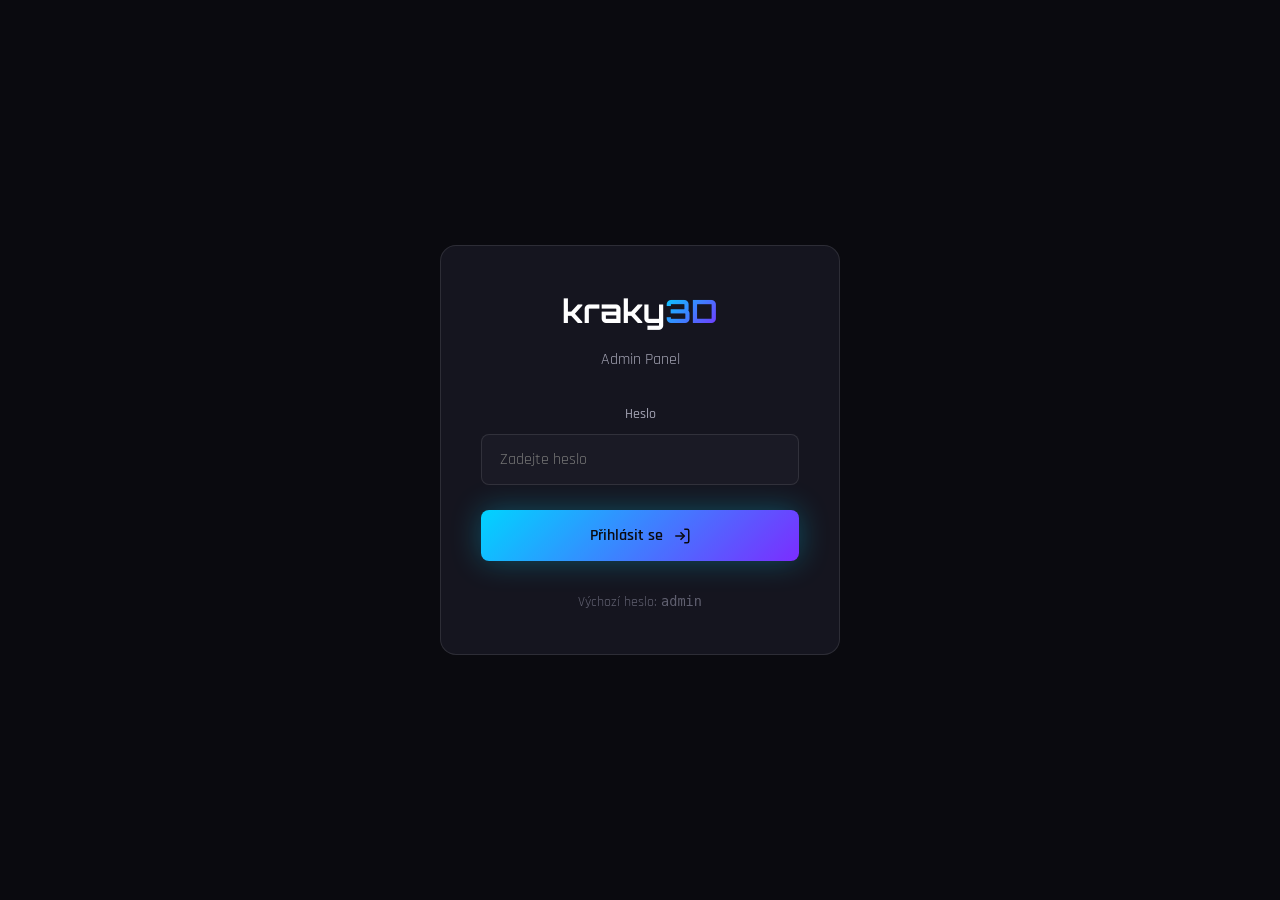
==== admin/index.html @ 10d549a8 "Add admin panel with password authentication - Split CSS into modules (variables, components, layout" ====
<!DOCTYPE html>
<html lang="cs">
<head>
    <meta charset="UTF-8">
    <meta name="viewport" content="width=device-width, initial-scale=1.0">
    <title>Admin Panel | kraky3D</title>

    <link rel="preconnect" href="https://fonts.googleapis.com">
    <link href="https://fonts.googleapis.com/css2?family=Orbitron:wght@400;700;900&family=Rajdhani:wght@300;400;500;600;700&display=swap" rel="stylesheet">

    <link rel="stylesheet" href="../css/variables.css">
    <link rel="stylesheet" href="../css/components.css">
    <link rel="stylesheet" href="../css/admin.css">
</head>
<body>
    <!-- Login Screen -->
    <div id="login-screen" class="login-screen">
        <div class="login-box">
            <h1 class="login-logo">kraky<span class="accent">3D</span></h1>
            <p class="login-subtitle">Admin Panel</p>

            <div id="login-error" class="login-error">
                Nesprávné heslo. Zkuste to znovu.
            </div>

            <form id="login-form">
                <div class="form-group">
                    <label for="login-password">Heslo</label>
                    <input type="password" id="login-password" required placeholder="Zadejte heslo">
                </div>
                <button type="submit" class="btn btn-primary btn-full">
                    <span>Přihlásit se</span>
                    <svg viewBox="0 0 24 24" fill="none" stroke="currentColor" stroke-width="2">
                        <path d="M15 3h4a2 2 0 012 2v14a2 2 0 01-2 2h-4"/>
                        <polyline points="10 17 15 12 10 7"/>
                        <line x1="15" y1="12" x2="3" y2="12"/>
                    </svg>
                </button>
            </form>

            <p style="margin-top: 30px; font-size: 0.85rem; color: var(--text-muted);">
                Výchozí heslo: <code>admin</code>
            </p>
        </div>
    </div>

    <!-- Admin Panel -->
    <div id="admin-panel" class="admin-wrapper" style="display: none;">
        <!-- Header -->
        <header class="admin-header">
            <a href="../index.html" class="admin-logo">
                kraky<span class="accent">3D</span>
                <span class="admin-badge">Admin</span>
            </a>
            <div class="admin-user">
                <span>Přihlášen jako Admin</span>
                <button class="btn btn-secondary btn-sm" onclick="logout()">Odhlásit</button>
            </div>
        </header>

        <!-- Main Content -->
        <main class="admin-main">
            <!-- Stats -->
            <div class="stats-grid">
                <div class="stat-card">
                    <div class="stat-icon">
                        <svg viewBox="0 0 24 24" fill="none" stroke="currentColor" stroke-width="2">
                            <path d="M21 16V8a2 2 0 00-1-1.73l-7-4a2 2 0 00-2 0l-7 4A2 2 0 003 8v8a2 2 0 001 1.73l7 4a2 2 0 002 0l7-4A2 2 0 0021 16z"/>
                        </svg>
                    </div>
                    <div class="stat-info">
                        <h3 id="stat-total">0</h3>
                        <p>Celkem projektů</p>
                    </div>
                </div>
                <div class="stat-card">
                    <div class="stat-icon">
                        <svg viewBox="0 0 24 24" fill="none" stroke="currentColor" stroke-width="2">
                            <circle cx="12" cy="12" r="10"/>
                            <path d="M12 6v6l4 2"/>
                        </svg>
                    </div>
                    <div class="stat-info">
                        <h3 id="stat-blender">0</h3>
                        <p>Blender</p>
                    </div>
                </div>
                <div class="stat-card">
                    <div class="stat-icon">
                        <svg viewBox="0 0 24 24" fill="none" stroke="currentColor" stroke-width="2">
                            <polygon points="12 2 2 7 12 12 22 7 12 2"/>
                            <polyline points="2 17 12 22 22 17"/>
                            <polyline points="2 12 12 17 22 12"/>
                        </svg>
                    </div>
                    <div class="stat-info">
                        <h3 id="stat-3dsmax">0</h3>
                        <p>3DS Max</p>
                    </div>
                </div>
                <div class="stat-card">
                    <div class="stat-icon">
                        <svg viewBox="0 0 24 24" fill="none" stroke="currentColor" stroke-width="2">
                            <path d="M12 2L2 7l10 5 10-5-10-5zM2 17l10 5 10-5M2 12l10 5 10-5"/>
                        </svg>
                    </div>
                    <div class="stat-info">
                        <h3 id="stat-3d">0</h3>
                        <p>S 3D viewerem</p>
                    </div>
                </div>
            </div>

            <!-- Projects Table -->
            <div class="projects-section">
                <div class="projects-header">
                    <h2>Projekty</h2>
                    <div class="projects-actions">
                        <button class="btn btn-primary" onclick="openAddModal()">
                            <svg viewBox="0 0 24 24" fill="none" stroke="currentColor" stroke-width="2">
                                <line x1="12" y1="5" x2="12" y2="19"/>
                                <line x1="5" y1="12" x2="19" y2="12"/>
                            </svg>
                            Přidat projekt
                        </button>
                    </div>
                </div>
                <table class="projects-table">
                    <thead>
                        <tr>
                            <th>Projekt</th>
                            <th>Kategorie</th>
                            <th>Software</th>
                            <th>3D</th>
                            <th>Tagy</th>
                            <th>Akce</th>
                        </tr>
                    </thead>
                    <tbody id="projects-tbody">
                        <!-- Filled by JS -->
                    </tbody>
                </table>
            </div>

            <!-- Export/Import -->
            <div class="export-section">
                <h3>Export & Import</h3>
                <p>
                    Exportujte projekty jako JSON soubor pro zálohování nebo nahrajte na GitHub.
                    Importujte existující soubor pro obnovení dat.
                </p>
                <div class="export-actions">
                    <button class="btn btn-primary" onclick="exportProjects()">
                        <svg viewBox="0 0 24 24" fill="none" stroke="currentColor" stroke-width="2">
                            <path d="M21 15v4a2 2 0 01-2 2H5a2 2 0 01-2-2v-4"/>
                            <polyline points="7 10 12 15 17 10"/>
                            <line x1="12" y1="15" x2="12" y2="3"/>
                        </svg>
                        Exportovat JSON
                    </button>
                    <div class="file-input-wrapper">
                        <button class="btn btn-secondary">
                            <svg viewBox="0 0 24 24" fill="none" stroke="currentColor" stroke-width="2">
                                <path d="M21 15v4a2 2 0 01-2 2H5a2 2 0 01-2-2v-4"/>
                                <polyline points="17 8 12 3 7 8"/>
                                <line x1="12" y1="3" x2="12" y2="15"/>
                            </svg>
                            Importovat JSON
                        </button>
                        <input type="file" id="import-file" accept=".json">
                    </div>
                    <button class="btn btn-secondary" onclick="resetToDefault()">
                        <svg viewBox="0 0 24 24" fill="none" stroke="currentColor" stroke-width="2">
                            <path d="M23 4v6h-6"/>
                            <path d="M1 20v-6h6"/>
                            <path d="M3.51 9a9 9 0 0114.85-3.36L23 10M1 14l4.64 4.36A9 9 0 0020.49 15"/>
                        </svg>
                        Reset na výchozí
                    </button>
                </div>
            </div>
        </main>
    </div>

    <!-- Add/Edit Project Modal -->
    <div id="project-modal" class="modal">
        <div class="modal-content" style="max-width: 700px;">
            <div class="modal-header">
                <h3 id="modal-title-text">Přidat projekt</h3>
                <button class="modal-close" onclick="closeModal('project-modal')">&times;</button>
            </div>
            <div class="modal-body">
                <form id="project-form" class="project-form">
                    <div class="form-row">
                        <div class="form-group">
                            <label for="project-title">Název projektu *</label>
                            <input type="text" id="project-title" required placeholder="Např. Fantasy Dragon">
                        </div>
                        <div class="form-group">
                            <label for="project-category">Kategorie *</label>
                            <select id="project-category" required>
                                <option value="">Vyberte kategorii</option>
                                <option value="character">Postava</option>
                                <option value="environment">Prostředí</option>
                                <option value="product">Produkt</option>
                            </select>
                        </div>
                    </div>

                    <div class="form-row">
                        <div class="form-group">
                            <label for="project-software">Software *</label>
                            <select id="project-software" required>
                                <option value="">Vyberte software</option>
                                <option value="blender">Blender</option>
                                <option value="3dsmax">3DS Max</option>
                            </select>
                        </div>
                        <div class="form-group">
                            <label class="checkbox-group">
                                <input type="checkbox" id="project-has3d">
                                <span>Má 3D viewer</span>
                            </label>
                        </div>
                    </div>

                    <div class="form-group">
                        <label for="project-description">Popis</label>
                        <textarea id="project-description" rows="3" placeholder="Krátký popis projektu..."></textarea>
                    </div>

                    <div class="form-group">
                        <label for="project-thumbnail">Náhledový obrázek (URL) *</label>
                        <input type="url" id="project-thumbnail" required placeholder="https://...">
                        <div id="thumbnail-preview" class="image-preview">
                            <svg viewBox="0 0 24 24" fill="none" stroke="currentColor" stroke-width="2">
                                <rect x="3" y="3" width="18" height="18" rx="2" ry="2"/>
                                <circle cx="8.5" cy="8.5" r="1.5"/>
                                <polyline points="21 15 16 10 5 21"/>
                            </svg>
                            <span>Náhled obrázku</span>
                        </div>
                    </div>

                    <div class="form-group">
                        <label>Obrázky galerie</label>
                        <div id="images-list" class="images-list"></div>
                        <button type="button" class="add-image-btn" onclick="addImageInput()">
                            <svg viewBox="0 0 24 24" fill="none" stroke="currentColor" stroke-width="2">
                                <line x1="12" y1="5" x2="12" y2="19"/>
                                <line x1="5" y1="12" x2="19" y2="12"/>
                            </svg>
                            Přidat obrázek
                        </button>
                    </div>

                    <div class="form-group">
                        <label for="project-model-url">URL 3D modelu (.glb)</label>
                        <input type="text" id="project-model-url" placeholder="assets/models/model.glb">
                        <p class="form-hint">Cesta k GLB souboru pro 3D viewer</p>
                    </div>

                    <div class="form-group">
                        <label>Tagy</label>
                        <div class="tags-input">
                            <div id="tags-container"></div>
                            <input type="text" id="tags-input" placeholder="Přidejte tag a stiskněte Enter">
                        </div>
                        <p class="form-hint">Např: Blender, Character, PBR, Sci-fi</p>
                    </div>
                </form>
            </div>
            <div class="modal-footer">
                <button class="btn btn-secondary" onclick="closeModal('project-modal')">Zrušit</button>
                <button class="btn btn-primary" onclick="saveProject()">Uložit projekt</button>
            </div>
        </div>
    </div>

    <!-- Confirm Delete Modal -->
    <div id="confirm-modal" class="modal">
        <div class="modal-content" style="max-width: 400px;">
            <div class="modal-header">
                <h3>Smazat projekt</h3>
                <button class="modal-close" onclick="closeModal('confirm-modal')">&times;</button>
            </div>
            <div class="modal-body">
                <div class="confirm-content">
                    <div class="confirm-icon">
                        <svg viewBox="0 0 24 24" fill="none" stroke="currentColor" stroke-width="2">
                            <polyline points="3 6 5 6 21 6"/>
                            <path d="M19 6v14a2 2 0 01-2 2H7a2 2 0 01-2-2V6m3 0V4a2 2 0 012-2h4a2 2 0 012 2v2"/>
                        </svg>
                    </div>
                    <h4>Opravdu smazat?</h4>
                    <p>Projekt "<span id="delete-project-name"></span>" bude trvale smazán.</p>
                </div>
            </div>
            <div class="modal-footer">
                <button class="btn btn-secondary" onclick="closeModal('confirm-modal')">Zrušit</button>
                <button class="btn btn-danger" id="confirm-delete-btn">Smazat</button>
            </div>
        </div>
    </div>

    <!-- Toast Container -->
    <div id="toast-container" class="toast-container"></div>

    <script src="../js/admin.js"></script>
</body>
</html>
---- css/variables.css ----
/* ============================================
   KRAKY3D - CSS VARIABLES & BASE
   ============================================ */

:root {
    /* Colors */
    --bg-primary: #0a0a0f;
    --bg-secondary: #12121a;
    --bg-tertiary: #1a1a25;
    --bg-card: #15151f;

    --text-primary: #ffffff;
    --text-secondary: #a0a0b0;
    --text-muted: #606070;

    --accent-primary: #00d4ff;
    --accent-secondary: #7b2dff;
    --accent-tertiary: #ff2d7b;

    --gradient-primary: linear-gradient(135deg, var(--accent-primary), var(--accent-secondary));
    --gradient-secondary: linear-gradient(135deg, var(--accent-secondary), var(--accent-tertiary));
    --gradient-glow: linear-gradient(135deg, rgba(0, 212, 255, 0.3), rgba(123, 45, 255, 0.3));

    --border-color: rgba(255, 255, 255, 0.1);
    --border-glow: rgba(0, 212, 255, 0.5);

    /* Shadows */
    --shadow-sm: 0 2px 10px rgba(0, 0, 0, 0.3);
    --shadow-md: 0 5px 30px rgba(0, 0, 0, 0.5);
    --shadow-lg: 0 10px 50px rgba(0, 0, 0, 0.7);
    --shadow-glow: 0 0 30px rgba(0, 212, 255, 0.3);
    --shadow-glow-strong: 0 0 50px rgba(0, 212, 255, 0.5);

    /* Typography */
    --font-display: 'Orbitron', sans-serif;
    --font-body: 'Rajdhani', sans-serif;

    /* Spacing */
    --section-padding: 100px 0;
    --container-width: 1200px;

    /* Transitions */
    --transition-fast: 0.2s ease;
    --transition-normal: 0.3s ease;
    --transition-slow: 0.5s ease;

    /* Border radius */
    --radius-sm: 4px;
    --radius-md: 8px;
    --radius-lg: 16px;
    --radius-xl: 24px;
}

/* Reset & Base */
*, *::before, *::after {
    margin: 0;
    padding: 0;
    box-sizing: border-box;
}

html {
    scroll-behavior: smooth;
}

body {
    font-family: var(--font-body);
    font-size: 16px;
    line-height: 1.6;
    color: var(--text-primary);
    background-color: var(--bg-primary);
    overflow-x: hidden;
}

::selection {
    background: var(--accent-primary);
    color: var(--bg-primary);
}

/* Scrollbar */
::-webkit-scrollbar { width: 8px; }
::-webkit-scrollbar-track { background: var(--bg-secondary); }
::-webkit-scrollbar-thumb { background: var(--accent-primary); border-radius: 4px; }
::-webkit-scrollbar-thumb:hover { background: var(--accent-secondary); }

/* Container */
.container {
    max-width: var(--container-width);
    margin: 0 auto;
    padding: 0 20px;
}

/* Section Common */
section { padding: var(--section-padding); }

.section-header {
    text-align: center;
    margin-bottom: 60px;
}

.section-tag {
    display: inline-block;
    font-family: var(--font-display);
    font-size: 0.8rem;
    color: var(--accent-primary);
    text-transform: uppercase;
    letter-spacing: 3px;
    margin-bottom: 15px;
    padding: 5px 15px;
    background: rgba(0, 212, 255, 0.1);
    border-radius: 20px;
    border: 1px solid rgba(0, 212, 255, 0.2);
}

.section-title {
    font-family: var(--font-display);
    font-size: 2.5rem;
    font-weight: 700;
    margin-bottom: 15px;
}

.section-subtitle {
    font-size: 1.1rem;
    color: var(--text-secondary);
}

.gradient-text {
    background: var(--gradient-primary);
    -webkit-background-clip: text;
    -webkit-text-fill-color: transparent;
    background-clip: text;
}

.accent {
    background: var(--gradient-primary);
    -webkit-background-clip: text;
    -webkit-text-fill-color: transparent;
    background-clip: text;
}
---- css/components.css ----
/* ============================================
   KRAKY3D - COMPONENTS
   Buttons, Cards, Forms, Modals
   ============================================ */

/* Buttons */
.btn {
    display: inline-flex;
    align-items: center;
    gap: 10px;
    padding: 15px 30px;
    font-family: var(--font-body);
    font-size: 1rem;
    font-weight: 600;
    text-decoration: none;
    border-radius: var(--radius-md);
    transition: all var(--transition-normal);
    cursor: pointer;
    border: none;
}

.btn svg { width: 18px; height: 18px; }

.btn-primary {
    background: var(--gradient-primary);
    color: var(--bg-primary);
    box-shadow: var(--shadow-glow);
}

.btn-primary:hover {
    transform: translateY(-3px);
    box-shadow: var(--shadow-glow-strong);
}

.btn-secondary {
    background: transparent;
    color: var(--text-primary);
    border: 2px solid var(--border-color);
}

.btn-secondary:hover {
    border-color: var(--accent-primary);
    box-shadow: var(--shadow-glow);
}

.btn-full { width: 100%; justify-content: center; }

.btn-danger {
    background: var(--accent-tertiary);
    color: white;
}

.btn-sm {
    padding: 8px 16px;
    font-size: 0.85rem;
}

/* Form Elements */
.form-group {
    position: relative;
    margin-bottom: 25px;
}

.form-group label {
    display: block;
    font-size: 0.9rem;
    color: var(--text-secondary);
    margin-bottom: 8px;
    font-weight: 500;
}

.form-group input,
.form-group select,
.form-group textarea {
    width: 100%;
    padding: 14px 18px;
    background: var(--bg-tertiary);
    border: 1px solid var(--border-color);
    border-radius: var(--radius-md);
    color: var(--text-primary);
    font-family: var(--font-body);
    font-size: 1rem;
    transition: all var(--transition-normal);
}

.form-group input:focus,
.form-group select:focus,
.form-group textarea:focus {
    outline: none;
    border-color: var(--accent-primary);
    box-shadow: 0 0 0 3px rgba(0, 212, 255, 0.1);
}

.form-group textarea {
    resize: vertical;
    min-height: 100px;
}

.form-group select {
    appearance: none;
    cursor: pointer;
    background-image: url("data:image/svg+xml,%3Csvg xmlns='http://www.w3.org/2000/svg' width='24' height='24' viewBox='0 0 24 24' fill='none' stroke='%23a0a0b0' stroke-width='2'%3E%3Cpolyline points='6 9 12 15 18 9'%3E%3C/polyline%3E%3C/svg%3E");
    background-repeat: no-repeat;
    background-position: right 15px center;
    background-size: 18px;
}

.form-group select option {
    background: var(--bg-secondary);
    color: var(--text-primary);
}

.form-row {
    display: grid;
    grid-template-columns: 1fr 1fr;
    gap: 20px;
}

.form-hint {
    font-size: 0.8rem;
    color: var(--text-muted);
    margin-top: 5px;
}

/* Checkbox */
.checkbox-group {
    display: flex;
    align-items: center;
    gap: 10px;
    cursor: pointer;
}

.checkbox-group input[type="checkbox"] {
    width: 20px;
    height: 20px;
    accent-color: var(--accent-primary);
}

/* Cards */
.card {
    background: var(--bg-card);
    border: 1px solid var(--border-color);
    border-radius: var(--radius-lg);
    padding: 25px;
    transition: all var(--transition-normal);
}

.card:hover {
    border-color: var(--accent-primary);
}

.card-header {
    display: flex;
    justify-content: space-between;
    align-items: center;
    margin-bottom: 20px;
    padding-bottom: 15px;
    border-bottom: 1px solid var(--border-color);
}

.card-title {
    font-family: var(--font-display);
    font-size: 1.2rem;
}

/* Modal */
.modal {
    position: fixed;
    top: 0;
    left: 0;
    width: 100%;
    height: 100%;
    background: rgba(0, 0, 0, 0.9);
    display: flex;
    align-items: center;
    justify-content: center;
    z-index: 10000;
    opacity: 0;
    visibility: hidden;
    transition: all var(--transition-normal);
    padding: 20px;
}

.modal.active {
    opacity: 1;
    visibility: visible;
}

.modal-content {
    width: 100%;
    max-width: 600px;
    max-height: 90vh;
    background: var(--bg-card);
    border: 1px solid var(--border-color);
    border-radius: var(--radius-lg);
    overflow: hidden;
    transform: scale(0.9);
    transition: transform var(--transition-normal);
}

.modal.active .modal-content {
    transform: scale(1);
}

.modal-header {
    display: flex;
    justify-content: space-between;
    align-items: center;
    padding: 20px 25px;
    border-bottom: 1px solid var(--border-color);
}

.modal-header h3 {
    font-family: var(--font-display);
    font-size: 1.3rem;
}

.modal-close {
    width: 40px;
    height: 40px;
    display: flex;
    align-items: center;
    justify-content: center;
    background: var(--bg-tertiary);
    border: 1px solid var(--border-color);
    border-radius: 50%;
    color: var(--text-primary);
    font-size: 1.5rem;
    cursor: pointer;
    transition: all var(--transition-normal);
}

.modal-close:hover {
    background: var(--accent-tertiary);
    border-color: var(--accent-tertiary);
}

.modal-body {
    padding: 25px;
    overflow-y: auto;
    max-height: calc(90vh - 140px);
}

.modal-footer {
    padding: 20px 25px;
    border-top: 1px solid var(--border-color);
    display: flex;
    gap: 15px;
    justify-content: flex-end;
}

/* Toast */
.toast-container {
    position: fixed;
    bottom: 30px;
    left: 50%;
    transform: translateX(-50%);
    display: flex;
    flex-direction: column;
    gap: 10px;
    z-index: 10001;
}

.toast {
    padding: 15px 25px;
    background: var(--bg-card);
    border: 1px solid var(--border-color);
    border-radius: var(--radius-md);
    color: var(--text-primary);
    display: flex;
    align-items: center;
    gap: 12px;
    animation: slideUp 0.3s ease;
    box-shadow: var(--shadow-lg);
}

.toast.success { border-color: #00c853; }
.toast.error { border-color: var(--accent-tertiary); }
.toast.success .toast-icon { color: #00c853; }
.toast.error .toast-icon { color: var(--accent-tertiary); }
.toast-icon { width: 24px; height: 24px; }

@keyframes slideUp {
    from { opacity: 0; transform: translateY(20px); }
    to { opacity: 1; transform: translateY(0); }
}

/* Spinner */
.spinner {
    width: 40px;
    height: 40px;
    border: 3px solid var(--bg-tertiary);
    border-top-color: var(--accent-primary);
    border-radius: 50%;
    animation: spin 1s linear infinite;
}

@keyframes spin {
    to { transform: rotate(360deg); }
}

/* Tags */
.tag {
    display: inline-block;
    padding: 4px 12px;
    background: var(--bg-tertiary);
    border-radius: 12px;
    font-size: 0.8rem;
    color: var(--text-muted);
}

.tag.primary {
    background: rgba(0, 212, 255, 0.2);
    color: var(--accent-primary);
}

/* Back to Top */
.back-to-top {
    position: fixed;
    bottom: 30px;
    right: 30px;
    width: 50px;
    height: 50px;
    display: flex;
    align-items: center;
    justify-content: center;
    background: var(--gradient-primary);
    border: none;
    border-radius: 50%;
    color: var(--bg-primary);
    cursor: pointer;
    opacity: 0;
    visibility: hidden;
    transform: translateY(20px);
    transition: all var(--transition-normal);
    z-index: 1000;
    box-shadow: var(--shadow-glow);
}

.back-to-top.visible {
    opacity: 1;
    visibility: visible;
    transform: translateY(0);
}

.back-to-top:hover {
    transform: translateY(-5px);
    box-shadow: var(--shadow-glow-strong);
}

.back-to-top svg { width: 24px; height: 24px; }

/* Responsive */
@media (max-width: 768px) {
    .form-row { grid-template-columns: 1fr; }
    .modal-content { max-width: 100%; }
}
---- css/admin.css ----
/* ============================================
   KRAKY3D - ADMIN PANEL STYLES
   ============================================ */

/* Admin Layout */
.admin-wrapper {
    min-height: 100vh;
    display: flex;
    flex-direction: column;
}

.admin-header {
    background: var(--bg-secondary);
    border-bottom: 1px solid var(--border-color);
    padding: 15px 30px;
    display: flex;
    justify-content: space-between;
    align-items: center;
    position: sticky;
    top: 0;
    z-index: 100;
}

.admin-logo {
    font-family: var(--font-display);
    font-size: 1.3rem;
    font-weight: 700;
    color: var(--text-primary);
    text-decoration: none;
    display: flex;
    align-items: center;
    gap: 10px;
}

.admin-badge {
    font-size: 0.7rem;
    padding: 3px 10px;
    background: var(--accent-secondary);
    border-radius: 12px;
    text-transform: uppercase;
}

.admin-user {
    display: flex;
    align-items: center;
    gap: 15px;
}

.admin-user span {
    color: var(--text-secondary);
    font-size: 0.9rem;
}

.admin-main {
    flex: 1;
    padding: 30px;
    max-width: 1400px;
    margin: 0 auto;
    width: 100%;
}

/* Login Screen */
.login-screen {
    min-height: 100vh;
    display: flex;
    align-items: center;
    justify-content: center;
    padding: 20px;
}

.login-box {
    width: 100%;
    max-width: 400px;
    background: var(--bg-card);
    border: 1px solid var(--border-color);
    border-radius: var(--radius-lg);
    padding: 40px;
    text-align: center;
}

.login-logo {
    font-family: var(--font-display);
    font-size: 2rem;
    margin-bottom: 10px;
}

.login-subtitle {
    color: var(--text-secondary);
    margin-bottom: 30px;
}

.login-error {
    background: rgba(255, 45, 123, 0.1);
    border: 1px solid var(--accent-tertiary);
    color: var(--accent-tertiary);
    padding: 12px;
    border-radius: var(--radius-md);
    margin-bottom: 20px;
    font-size: 0.9rem;
    display: none;
}

.login-error.show { display: block; }

/* Dashboard Stats */
.stats-grid {
    display: grid;
    grid-template-columns: repeat(4, 1fr);
    gap: 20px;
    margin-bottom: 30px;
}

.stat-card {
    background: var(--bg-card);
    border: 1px solid var(--border-color);
    border-radius: var(--radius-lg);
    padding: 25px;
    display: flex;
    align-items: center;
    gap: 20px;
}

.stat-icon {
    width: 60px;
    height: 60px;
    display: flex;
    align-items: center;
    justify-content: center;
    background: var(--gradient-glow);
    border-radius: var(--radius-md);
}

.stat-icon svg {
    width: 28px;
    height: 28px;
    color: var(--accent-primary);
}

.stat-info h3 {
    font-family: var(--font-display);
    font-size: 2rem;
    font-weight: 700;
    color: var(--text-primary);
}

.stat-info p {
    color: var(--text-secondary);
    font-size: 0.9rem;
}

/* Projects Table */
.projects-section {
    background: var(--bg-card);
    border: 1px solid var(--border-color);
    border-radius: var(--radius-lg);
    overflow: hidden;
}

.projects-header {
    display: flex;
    justify-content: space-between;
    align-items: center;
    padding: 20px 25px;
    border-bottom: 1px solid var(--border-color);
}

.projects-header h2 {
    font-family: var(--font-display);
    font-size: 1.3rem;
}

.projects-actions {
    display: flex;
    gap: 10px;
}

.projects-table {
    width: 100%;
    border-collapse: collapse;
}

.projects-table th,
.projects-table td {
    padding: 15px 20px;
    text-align: left;
    border-bottom: 1px solid var(--border-color);
}

.projects-table th {
    background: var(--bg-tertiary);
    color: var(--text-secondary);
    font-weight: 600;
    font-size: 0.85rem;
    text-transform: uppercase;
    letter-spacing: 1px;
}

.projects-table tr:hover td {
    background: rgba(0, 212, 255, 0.05);
}

.project-thumb {
    width: 80px;
    height: 50px;
    border-radius: var(--radius-sm);
    object-fit: cover;
}

.project-title-cell {
    display: flex;
    align-items: center;
    gap: 15px;
}

.project-title-text h4 {
    font-size: 0.95rem;
    margin-bottom: 3px;
}

.project-title-text span {
    font-size: 0.8rem;
    color: var(--text-muted);
}

.badge {
    display: inline-block;
    padding: 4px 10px;
    border-radius: 12px;
    font-size: 0.75rem;
    font-weight: 600;
}

.badge-blender {
    background: rgba(235, 122, 23, 0.2);
    color: #eb7a17;
}

.badge-3dsmax {
    background: rgba(0, 157, 156, 0.2);
    color: #009d9c;
}

.badge-3d {
    background: rgba(123, 45, 255, 0.2);
    color: var(--accent-secondary);
}

.table-actions {
    display: flex;
    gap: 8px;
}

.table-btn {
    width: 36px;
    height: 36px;
    display: flex;
    align-items: center;
    justify-content: center;
    background: var(--bg-tertiary);
    border: 1px solid var(--border-color);
    border-radius: var(--radius-sm);
    color: var(--text-secondary);
    cursor: pointer;
    transition: all var(--transition-fast);
}

.table-btn:hover {
    border-color: var(--accent-primary);
    color: var(--accent-primary);
}

.table-btn.delete:hover {
    border-color: var(--accent-tertiary);
    color: var(--accent-tertiary);
}

.table-btn svg {
    width: 16px;
    height: 16px;
}

.empty-state {
    text-align: center;
    padding: 60px 20px;
    color: var(--text-secondary);
}

.empty-state svg {
    width: 60px;
    height: 60px;
    margin-bottom: 20px;
    color: var(--text-muted);
}

/* Add/Edit Form Modal */
.project-form {
    display: flex;
    flex-direction: column;
    gap: 5px;
}

.image-preview {
    width: 100%;
    height: 150px;
    background: var(--bg-tertiary);
    border: 2px dashed var(--border-color);
    border-radius: var(--radius-md);
    display: flex;
    flex-direction: column;
    align-items: center;
    justify-content: center;
    gap: 10px;
    margin-bottom: 10px;
    overflow: hidden;
    position: relative;
}

.image-preview img {
    width: 100%;
    height: 100%;
    object-fit: cover;
}

.image-preview.has-image {
    border-style: solid;
    border-color: var(--accent-primary);
}

.image-preview svg {
    width: 40px;
    height: 40px;
    color: var(--text-muted);
}

.image-preview span {
    font-size: 0.85rem;
    color: var(--text-muted);
}

.tags-input {
    display: flex;
    flex-wrap: wrap;
    gap: 8px;
    padding: 10px;
    background: var(--bg-tertiary);
    border: 1px solid var(--border-color);
    border-radius: var(--radius-md);
    min-height: 50px;
}

.tags-input .tag {
    display: flex;
    align-items: center;
    gap: 5px;
    padding: 5px 12px;
    background: var(--bg-card);
    border-radius: 15px;
}

.tags-input .tag button {
    background: none;
    border: none;
    color: var(--text-muted);
    cursor: pointer;
    padding: 0;
    font-size: 1.2rem;
    line-height: 1;
}

.tags-input .tag button:hover {
    color: var(--accent-tertiary);
}

.tags-input input {
    flex: 1;
    min-width: 100px;
    background: none;
    border: none;
    color: var(--text-primary);
    font-size: 0.9rem;
    outline: none;
}

/* Images List */
.images-list {
    display: flex;
    flex-direction: column;
    gap: 10px;
    margin-top: 10px;
}

.image-item {
    display: flex;
    align-items: center;
    gap: 10px;
    padding: 10px;
    background: var(--bg-tertiary);
    border-radius: var(--radius-md);
}

.image-item input {
    flex: 1;
}

.image-item button {
    width: 36px;
    height: 36px;
    display: flex;
    align-items: center;
    justify-content: center;
    background: transparent;
    border: 1px solid var(--border-color);
    border-radius: var(--radius-sm);
    color: var(--text-muted);
    cursor: pointer;
}

.image-item button:hover {
    border-color: var(--accent-tertiary);
    color: var(--accent-tertiary);
}

.add-image-btn {
    display: flex;
    align-items: center;
    justify-content: center;
    gap: 8px;
    padding: 12px;
    background: var(--bg-tertiary);
    border: 2px dashed var(--border-color);
    border-radius: var(--radius-md);
    color: var(--text-secondary);
    cursor: pointer;
    transition: all var(--transition-fast);
}

.add-image-btn:hover {
    border-color: var(--accent-primary);
    color: var(--accent-primary);
}

/* Export/Import Section */
.export-section {
    background: var(--bg-card);
    border: 1px solid var(--border-color);
    border-radius: var(--radius-lg);
    padding: 25px;
    margin-top: 30px;
}

.export-section h3 {
    font-family: var(--font-display);
    margin-bottom: 15px;
}

.export-section p {
    color: var(--text-secondary);
    margin-bottom: 20px;
    font-size: 0.95rem;
}

.export-actions {
    display: flex;
    gap: 15px;
    flex-wrap: wrap;
}

.file-input-wrapper {
    position: relative;
}

.file-input-wrapper input[type="file"] {
    position: absolute;
    opacity: 0;
    width: 100%;
    height: 100%;
    cursor: pointer;
}

/* Confirm Modal */
.confirm-content {
    text-align: center;
    padding: 20px 0;
}

.confirm-icon {
    width: 60px;
    height: 60px;
    margin: 0 auto 20px;
    background: rgba(255, 45, 123, 0.1);
    border-radius: 50%;
    display: flex;
    align-items: center;
    justify-content: center;
}

.confirm-icon svg {
    width: 30px;
    height: 30px;
    color: var(--accent-tertiary);
}

.confirm-content h4 {
    font-size: 1.2rem;
    margin-bottom: 10px;
}

.confirm-content p {
    color: var(--text-secondary);
}

/* Responsive */
@media (max-width: 1200px) {
    .stats-grid { grid-template-columns: repeat(2, 1fr); }
}

@media (max-width: 768px) {
    .admin-header { padding: 15px 20px; }
    .admin-main { padding: 20px; }
    .stats-grid { grid-template-columns: 1fr; }

    .projects-table {
        display: block;
        overflow-x: auto;
    }

    .projects-header {
        flex-direction: column;
        gap: 15px;
        align-items: stretch;
    }

    .projects-actions {
        justify-content: stretch;
    }

    .projects-actions .btn {
        flex: 1;
    }

    .stat-card { padding: 20px; }
}

@media (max-width: 480px) {
    .login-box { padding: 30px 20px; }
    .export-actions { flex-direction: column; }
    .export-actions .btn { width: 100%; }
}
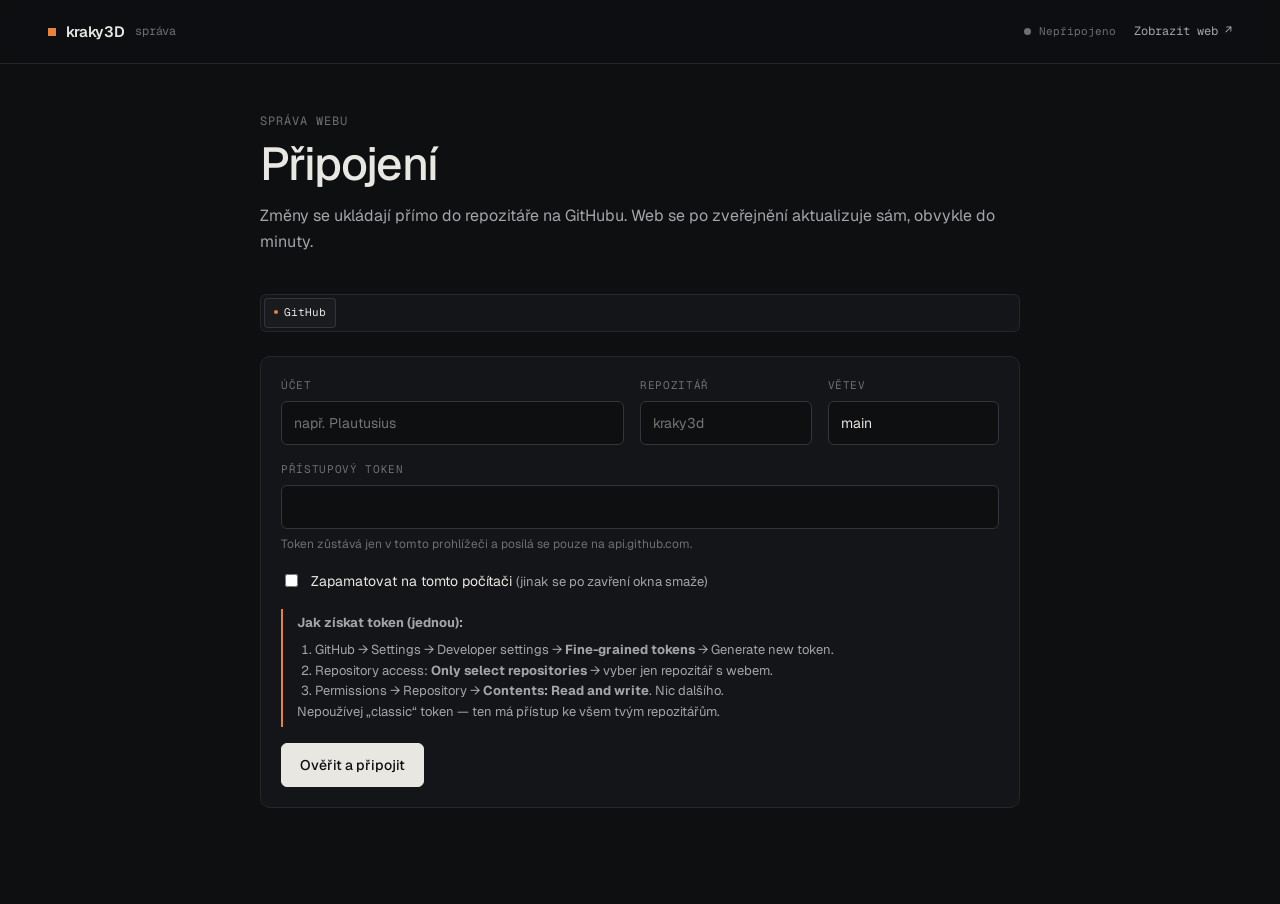
==== commit 7191b008: "Nový web: jen 3D modely, rozklad na vrstvy a díly, nový admin - úvod: hlavní model se při scrollován" ====
--- a/admin/index.html
+++ b/admin/index.html
@@ -1,311 +1,296 @@
 <!DOCTYPE html>
 <html lang="cs">
 <head>
-    <meta charset="UTF-8">
-    <meta name="viewport" content="width=device-width, initial-scale=1.0">
-    <title>Admin Panel | kraky3D</title>
-
-    <link rel="preconnect" href="https://fonts.googleapis.com">
-    <link href="https://fonts.googleapis.com/css2?family=Orbitron:wght@400;700;900&family=Rajdhani:wght@300;400;500;600;700&display=swap" rel="stylesheet">
-
-    <link rel="stylesheet" href="../css/variables.css">
-    <link rel="stylesheet" href="../css/components.css">
-    <link rel="stylesheet" href="../css/admin.css">
+<meta charset="UTF-8">
+<meta name="viewport" content="width=device-width, initial-scale=1">
+<meta name="robots" content="noindex, nofollow">
+<title>Správa webu — kraky3D</title>
+<meta name="theme-color" content="#0e0f11">
+<link rel="icon" href="data:image/svg+xml,%3Csvg xmlns=%27http://www.w3.org/2000/svg%27 viewBox=%270 0 16 16%27%3E%3Crect width=%2716%27 height=%2716%27 rx=%273%27 fill=%27%230e0f11%27/%3E%3Crect x=%275%27 y=%275%27 width=%276%27 height=%276%27 fill=%27%23e8833a%27/%3E%3C/svg%3E">
+<link rel="preconnect" href="https://fonts.googleapis.com">
+<link rel="preconnect" href="https://fonts.gstatic.com" crossorigin>
+<link href="https://fonts.googleapis.com/css2?family=Geist:wght@400;500;600&family=Geist+Mono:wght@400;500&display=swap" rel="stylesheet">
+<link rel="stylesheet" href="../assets/css/site.css">
+<script type="importmap">
+{ "imports": {
+  "three": "https://cdn.jsdelivr.net/npm/three@0.169.0/build/three.module.min.js",
+  "three/addons/": "https://cdn.jsdelivr.net/npm/three@0.169.0/examples/jsm/"
+} }
+</script>
+<style>
+  body { padding-top: var(--header); }
+  .conn-pill { font-family: var(--mono); font-size: 11px; color: var(--text-3); display: flex; align-items: center; gap: 8px; }
+  .conn-pill i { width: 7px; height: 7px; border-radius: 50%; background: var(--text-3); }
+  .conn-pill.on i { background: var(--ok); box-shadow: 0 0 0 3px rgba(127, 182, 133, .15); }
+  .head-actions { display: flex; align-items: center; gap: 18px; }
+  .head-actions a { font-family: var(--mono); font-size: 12px; color: var(--text-2); text-decoration: none; }
+  .head-actions a:hover { color: var(--text); }
+
+  main { max-width: 1440px; margin: 0 auto; padding: clamp(24px, 4vw, 48px) var(--gutter) 96px; }
+  h1 { font-size: clamp(2rem, 3.6vw, 3rem); line-height: 1; letter-spacing: -.035em; font-weight: 500; margin: 10px 0 0; }
+  h2 { font-size: 20px; letter-spacing: -.015em; font-weight: 500; margin: 0; }
+  .muted { color: var(--text-2); }
+  .small { font-size: 13px; }
+
+  .panel { border: 1px solid var(--line); border-radius: 10px; background: var(--bg-2); }
+  .panel-head { display: flex; justify-content: space-between; align-items: center; gap: 12px; padding: 16px 20px; border-bottom: 1px solid var(--line); }
+  .panel-body { padding: 20px; }
+
+  /* form */
+  .field { display: grid; gap: 6px; }
+  .field label, .field .lbl { font-family: var(--mono); font-size: 11px; letter-spacing: .06em; text-transform: uppercase; color: var(--text-3); }
+  .field input[type=text], .field input[type=password], .field input[type=number], .field select, .field textarea {
+    width: 100%; background: var(--bg); border: 1px solid var(--line-2); border-radius: 6px; padding: 10px 12px; font-size: 14px; transition: border-color .2s;
+  }
+  .field textarea { min-height: 110px; resize: vertical; line-height: 1.5; }
+  .field input:focus, .field select:focus, .field textarea:focus { outline: none; border-color: var(--accent); }
+  .field .hint { font-size: 12px; color: var(--text-3); }
+  .grid-2 { display: grid; grid-template-columns: 1fr 1fr; gap: 16px; }
+  .grid-3 { display: grid; grid-template-columns: 2fr 1fr 1fr; gap: 16px; }
+  .check { display: flex; gap: 10px; align-items: flex-start; font-size: 14px; cursor: pointer; }
+  .check input { margin-top: 4px; accent-color: var(--accent); }
+  .row { display: flex; gap: 10px; flex-wrap: wrap; align-items: center; }
+  .status { font-family: var(--mono); font-size: 12px; min-height: 18px; }
+  .status.ok { color: var(--ok); } .status.bad { color: var(--bad); }
+
+  /* connect screen */
+  .connect { max-width: 760px; margin: 0 auto; display: grid; gap: 24px; }
+  .target-tabs { display: flex; gap: 8px; }
+  .howto { font-size: 13px; color: var(--text-2); border-left: 2px solid var(--accent); padding: 4px 0 4px 14px; }
+  .howto ol { margin: 6px 0 0; padding-left: 18px; }
+  .howto code { font-family: var(--mono); font-size: 12px; background: var(--bg-3); padding: 1px 5px; border-radius: 3px; }
+
+  /* workspace */
+  .work-area { display: grid; grid-template-columns: 340px minmax(0, 1fr); gap: 24px; align-items: start; margin-top: 28px; }
+  .list { list-style: none; margin: 0; padding: 0; }
+  .list li { display: grid; grid-template-columns: 64px 1fr auto; gap: 12px; align-items: center; padding: 10px 12px; border-bottom: 1px solid var(--line); cursor: pointer; transition: background .15s; }
+  .list li:hover { background: var(--bg-3); }
+  .list li.sel { background: var(--bg-3); box-shadow: inset 2px 0 0 var(--accent); }
+  .list .th { width: 64px; height: 40px; border-radius: 4px; background: var(--bg) center / cover no-repeat; border: 1px solid var(--line); }
+  .list .t { font-size: 14px; font-weight: 500; line-height: 1.25; }
+  .list .m { font-family: var(--mono); font-size: 11px; color: var(--text-3); }
+  .badge { font-family: var(--mono); font-size: 10px; padding: 2px 6px; border-radius: 3px; border: 1px solid var(--line-2); color: var(--text-2); }
+  .badge.star { border-color: var(--accent); color: var(--accent); }
+  .ord { display: flex; flex-direction: column; gap: 2px; }
+  .ord button { border: 0; background: transparent; color: var(--text-3); cursor: pointer; font-size: 12px; line-height: 1; padding: 3px 5px; border-radius: 3px; }
+  .ord button:hover { color: var(--text); background: var(--bg); }
+  .empty { padding: 28px 20px; color: var(--text-3); font-size: 14px; }
+  .add-row { display: grid; padding: 12px; }
+
+  /* dropzone */
+  .drop { border: 1px dashed var(--line-2); border-radius: 10px; padding: 36px 20px; text-align: center; cursor: pointer; transition: border-color .2s, background .2s; }
+  .drop:hover, .drop.over { border-color: var(--accent); background: var(--accent-dim); }
+  .drop strong { display: block; font-size: 17px; font-weight: 500; margin-bottom: 6px; }
+  .drop .muted { font-size: 13px; }
+  .tips { margin-top: 14px; font-size: 12.5px; color: var(--text-3); text-align: left; max-width: 620px; margin-inline: auto; }
+  .tips li { margin: 3px 0; }
+
+  /* processing log */
+  .log { font-family: var(--mono); font-size: 12px; color: var(--text-2); display: grid; gap: 4px; }
+  .log .done::before { content: "✓ "; color: var(--ok); }
+  .log .now::before { content: "… "; color: var(--accent); }
+  .log .warn { color: var(--accent); }
+  .log .warn::before { content: "! "; }
+  .log .err { color: var(--bad); }
+
+  /* rendery */
+  .drop-sm { padding: 20px; }
+  .drop-sm strong { font-size: 15px; }
+  .imgs { display: grid; grid-template-columns: repeat(auto-fill, minmax(160px, 1fr)); gap: 10px; margin-top: 12px; }
+  .imgs:empty { display: none; }
+  .imgs figure { margin: 0; position: relative; aspect-ratio: 4 / 3; border-radius: 6px; overflow: hidden; border: 1px solid var(--line); background: var(--bg) center / cover no-repeat; }
+  .imgs figcaption { position: absolute; left: 6px; top: 6px; font-family: var(--mono); font-size: 10px; background: var(--accent); color: #151515; padding: 2px 6px; border-radius: 3px; }
+  .imgs .ctl { position: absolute; right: 6px; bottom: 6px; display: flex; gap: 4px; }
+  .imgs .ctl button { width: 26px; height: 26px; border-radius: 4px; border: 0; background: rgba(14,15,17,.85); cursor: pointer; font-size: 12px; }
+  .imgs .ctl button:hover { background: var(--text); color: var(--bg); }
+  .imgs .new::after { content: "nový"; position: absolute; right: 6px; top: 6px; font-family: var(--mono); font-size: 10px; background: rgba(14,15,17,.85); padding: 2px 6px; border-radius: 3px; }
+
+  /* preview */
+  .editor { display: grid; gap: 20px; }
+  .preview { position: relative; aspect-ratio: 16 / 10; border: 1px solid var(--line); border-radius: 10px; overflow: hidden;
+    background-color: var(--bg);
+    background-image: linear-gradient(var(--line) 1px, transparent 1px), linear-gradient(90deg, var(--line) 1px, transparent 1px);
+    background-size: 40px 40px; background-position: center; }
+  .preview canvas { position: absolute; inset: 0; width: 100%; height: 100%; }
+  .preview .tools { position: absolute; top: 12px; left: 12px; right: 12px; display: flex; gap: 8px; flex-wrap: wrap; z-index: 2; }
+  .preview .tools .grow { flex: 1; }
+  .preview .note { position: absolute; left: 14px; bottom: 12px; font-family: var(--mono); font-size: 11px; color: var(--text-3); z-index: 2; }
+  .facts { display: grid; grid-template-columns: repeat(auto-fit, minmax(130px, 1fr)); border: 1px solid var(--line); border-radius: 10px; overflow: hidden; }
+  .facts div { padding: 12px 14px; border-right: 1px solid var(--line); border-bottom: 1px solid var(--line); margin: 0 -1px -1px 0; }
+  .facts small { display: block; font-family: var(--mono); font-size: 10px; letter-spacing: .08em; text-transform: uppercase; color: var(--text-3); }
+  .facts b { font-weight: 500; font-size: 15px; }
+  .chips { display: flex; gap: 6px; flex-wrap: wrap; }
+  .chip { font-family: var(--mono); font-size: 11px; padding: 4px 9px; border-radius: 999px; border: 1px solid var(--line-2); color: var(--text-2); }
+  .chip.on { border-color: var(--ok); color: var(--ok); }
+  .chip.off { color: var(--text-3); text-decoration: line-through; }
+
+  table.parts { width: 100%; border-collapse: collapse; font-size: 14px; }
+  table.parts th { text-align: left; font-family: var(--mono); font-size: 10.5px; letter-spacing: .06em; text-transform: uppercase; color: var(--text-3); font-weight: 400; padding: 8px 8px; border-bottom: 1px solid var(--line); }
+  table.parts td { padding: 6px 8px; border-bottom: 1px solid var(--line); vertical-align: middle; }
+  table.parts tr.hot td { background: var(--accent-dim); }
+  table.parts .key { font-family: var(--mono); font-size: 12px; color: var(--text-2); }
+  table.parts input[type=text] { width: 100%; background: var(--bg); border: 1px solid var(--line-2); border-radius: 5px; padding: 7px 9px; font-size: 14px; }
+  table.parts input[type=text]:focus { outline: none; border-color: var(--accent); }
+  table.parts input[type=checkbox] { accent-color: var(--accent); width: 16px; height: 16px; }
+  .sticky-actions { position: sticky; bottom: 0; display: flex; gap: 10px; align-items: center; flex-wrap: wrap; padding: 14px 0; background: linear-gradient(transparent, var(--bg) 30%); }
+  .sticky-actions .grow { flex: 1; }
+
+
+  @media (max-width: 1000px) {
+    .work-area { grid-template-columns: minmax(0, 1fr); }
+    .grid-3 { grid-template-columns: 1fr 1fr; }
+  }
+  @media (max-width: 600px) { .grid-2, .grid-3 { grid-template-columns: 1fr; } }
+</style>
 </head>
 <body>
-    <!-- Login Screen -->
-    <div id="login-screen" class="login-screen">
-        <div class="login-box">
-            <h1 class="login-logo">kraky<span class="accent">3D</span></h1>
-            <p class="login-subtitle">Admin Panel</p>
-
-            <div id="login-error" class="login-error">
-                Nesprávné heslo. Zkuste to znovu.
-            </div>
-
-            <form id="login-form">
-                <div class="form-group">
-                    <label for="login-password">Heslo</label>
-                    <input type="password" id="login-password" required placeholder="Zadejte heslo">
-                </div>
-                <button type="submit" class="btn btn-primary btn-full">
-                    <span>Přihlásit se</span>
-                    <svg viewBox="0 0 24 24" fill="none" stroke="currentColor" stroke-width="2">
-                        <path d="M15 3h4a2 2 0 012 2v14a2 2 0 01-2 2h-4"/>
-                        <polyline points="10 17 15 12 10 7"/>
-                        <line x1="15" y1="12" x2="3" y2="12"/>
-                    </svg>
-                </button>
-            </form>
-
-            <p style="margin-top: 30px; font-size: 0.85rem; color: var(--text-muted);">
-                Výchozí heslo: <code>admin</code>
-            </p>
-        </div>
-    </div>
-
-    <!-- Admin Panel -->
-    <div id="admin-panel" class="admin-wrapper" style="display: none;">
-        <!-- Header -->
-        <header class="admin-header">
-            <a href="../index.html" class="admin-logo">
-                kraky<span class="accent">3D</span>
-                <span class="admin-badge">Admin</span>
-            </a>
-            <div class="admin-user">
-                <span>Přihlášen jako Admin</span>
-                <button class="btn btn-secondary btn-sm" onclick="logout()">Odhlásit</button>
-            </div>
-        </header>
-
-        <!-- Main Content -->
-        <main class="admin-main">
-            <!-- Stats -->
-            <div class="stats-grid">
-                <div class="stat-card">
-                    <div class="stat-icon">
-                        <svg viewBox="0 0 24 24" fill="none" stroke="currentColor" stroke-width="2">
-                            <path d="M21 16V8a2 2 0 00-1-1.73l-7-4a2 2 0 00-2 0l-7 4A2 2 0 003 8v8a2 2 0 001 1.73l7 4a2 2 0 002 0l7-4A2 2 0 0021 16z"/>
-                        </svg>
-                    </div>
-                    <div class="stat-info">
-                        <h3 id="stat-total">0</h3>
-                        <p>Celkem projektů</p>
-                    </div>
-                </div>
-                <div class="stat-card">
-                    <div class="stat-icon">
-                        <svg viewBox="0 0 24 24" fill="none" stroke="currentColor" stroke-width="2">
-                            <circle cx="12" cy="12" r="10"/>
-                            <path d="M12 6v6l4 2"/>
-                        </svg>
-                    </div>
-                    <div class="stat-info">
-                        <h3 id="stat-blender">0</h3>
-                        <p>Blender</p>
-                    </div>
-                </div>
-                <div class="stat-card">
-                    <div class="stat-icon">
-                        <svg viewBox="0 0 24 24" fill="none" stroke="currentColor" stroke-width="2">
-                            <polygon points="12 2 2 7 12 12 22 7 12 2"/>
-                            <polyline points="2 17 12 22 22 17"/>
-                            <polyline points="2 12 12 17 22 12"/>
-                        </svg>
-                    </div>
-                    <div class="stat-info">
-                        <h3 id="stat-3dsmax">0</h3>
-                        <p>3DS Max</p>
-                    </div>
-                </div>
-                <div class="stat-card">
-                    <div class="stat-icon">
-                        <svg viewBox="0 0 24 24" fill="none" stroke="currentColor" stroke-width="2">
-                            <path d="M12 2L2 7l10 5 10-5-10-5zM2 17l10 5 10-5M2 12l10 5 10-5"/>
-                        </svg>
-                    </div>
-                    <div class="stat-info">
-                        <h3 id="stat-3d">0</h3>
-                        <p>S 3D viewerem</p>
-                    </div>
-                </div>
-            </div>
-
-            <!-- Projects Table -->
-            <div class="projects-section">
-                <div class="projects-header">
-                    <h2>Projekty</h2>
-                    <div class="projects-actions">
-                        <button class="btn btn-primary" onclick="openAddModal()">
-                            <svg viewBox="0 0 24 24" fill="none" stroke="currentColor" stroke-width="2">
-                                <line x1="12" y1="5" x2="12" y2="19"/>
-                                <line x1="5" y1="12" x2="19" y2="12"/>
-                            </svg>
-                            Přidat projekt
-                        </button>
-                    </div>
-                </div>
-                <table class="projects-table">
-                    <thead>
-                        <tr>
-                            <th>Projekt</th>
-                            <th>Kategorie</th>
-                            <th>Software</th>
-                            <th>3D</th>
-                            <th>Tagy</th>
-                            <th>Akce</th>
-                        </tr>
-                    </thead>
-                    <tbody id="projects-tbody">
-                        <!-- Filled by JS -->
-                    </tbody>
-                </table>
-            </div>
-
-            <!-- Export/Import -->
-            <div class="export-section">
-                <h3>Export & Import</h3>
-                <p>
-                    Exportujte projekty jako JSON soubor pro zálohování nebo nahrajte na GitHub.
-                    Importujte existující soubor pro obnovení dat.
-                </p>
-                <div class="export-actions">
-                    <button class="btn btn-primary" onclick="exportProjects()">
-                        <svg viewBox="0 0 24 24" fill="none" stroke="currentColor" stroke-width="2">
-                            <path d="M21 15v4a2 2 0 01-2 2H5a2 2 0 01-2-2v-4"/>
-                            <polyline points="7 10 12 15 17 10"/>
-                            <line x1="12" y1="15" x2="12" y2="3"/>
-                        </svg>
-                        Exportovat JSON
-                    </button>
-                    <div class="file-input-wrapper">
-                        <button class="btn btn-secondary">
-                            <svg viewBox="0 0 24 24" fill="none" stroke="currentColor" stroke-width="2">
-                                <path d="M21 15v4a2 2 0 01-2 2H5a2 2 0 01-2-2v-4"/>
-                                <polyline points="17 8 12 3 7 8"/>
-                                <line x1="12" y1="3" x2="12" y2="15"/>
-                            </svg>
-                            Importovat JSON
-                        </button>
-                        <input type="file" id="import-file" accept=".json">
-                    </div>
-                    <button class="btn btn-secondary" onclick="resetToDefault()">
-                        <svg viewBox="0 0 24 24" fill="none" stroke="currentColor" stroke-width="2">
-                            <path d="M23 4v6h-6"/>
-                            <path d="M1 20v-6h6"/>
-                            <path d="M3.51 9a9 9 0 0114.85-3.36L23 10M1 14l4.64 4.36A9 9 0 0020.49 15"/>
-                        </svg>
-                        Reset na výchozí
-                    </button>
-                </div>
-            </div>
-        </main>
-    </div>
-
-    <!-- Add/Edit Project Modal -->
-    <div id="project-modal" class="modal">
-        <div class="modal-content" style="max-width: 700px;">
-            <div class="modal-header">
-                <h3 id="modal-title-text">Přidat projekt</h3>
-                <button class="modal-close" onclick="closeModal('project-modal')">&times;</button>
-            </div>
-            <div class="modal-body">
-                <form id="project-form" class="project-form">
-                    <div class="form-row">
-                        <div class="form-group">
-                            <label for="project-title">Název projektu *</label>
-                            <input type="text" id="project-title" required placeholder="Např. Fantasy Dragon">
-                        </div>
-                        <div class="form-group">
-                            <label for="project-category">Kategorie *</label>
-                            <select id="project-category" required>
-                                <option value="">Vyberte kategorii</option>
-                                <option value="character">Postava</option>
-                                <option value="environment">Prostředí</option>
-                                <option value="product">Produkt</option>
-                            </select>
-                        </div>
-                    </div>
-
-                    <div class="form-row">
-                        <div class="form-group">
-                            <label for="project-software">Software *</label>
-                            <select id="project-software" required>
-                                <option value="">Vyberte software</option>
-                                <option value="blender">Blender</option>
-                                <option value="3dsmax">3DS Max</option>
-                            </select>
-                        </div>
-                        <div class="form-group">
-                            <label class="checkbox-group">
-                                <input type="checkbox" id="project-has3d">
-                                <span>Má 3D viewer</span>
-                            </label>
-                        </div>
-                    </div>
-
-                    <div class="form-group">
-                        <label for="project-description">Popis</label>
-                        <textarea id="project-description" rows="3" placeholder="Krátký popis projektu..."></textarea>
-                    </div>
-
-                    <div class="form-group">
-                        <label for="project-thumbnail">Náhledový obrázek (URL) *</label>
-                        <input type="url" id="project-thumbnail" required placeholder="https://...">
-                        <div id="thumbnail-preview" class="image-preview">
-                            <svg viewBox="0 0 24 24" fill="none" stroke="currentColor" stroke-width="2">
-                                <rect x="3" y="3" width="18" height="18" rx="2" ry="2"/>
-                                <circle cx="8.5" cy="8.5" r="1.5"/>
-                                <polyline points="21 15 16 10 5 21"/>
-                            </svg>
-                            <span>Náhled obrázku</span>
-                        </div>
-                    </div>
-
-                    <div class="form-group">
-                        <label>Obrázky galerie</label>
-                        <div id="images-list" class="images-list"></div>
-                        <button type="button" class="add-image-btn" onclick="addImageInput()">
-                            <svg viewBox="0 0 24 24" fill="none" stroke="currentColor" stroke-width="2">
-                                <line x1="12" y1="5" x2="12" y2="19"/>
-                                <line x1="5" y1="12" x2="19" y2="12"/>
-                            </svg>
-                            Přidat obrázek
-                        </button>
-                    </div>
-
-                    <div class="form-group">
-                        <label for="project-model-url">URL 3D modelu (.glb)</label>
-                        <input type="text" id="project-model-url" placeholder="assets/models/model.glb">
-                        <p class="form-hint">Cesta k GLB souboru pro 3D viewer</p>
-                    </div>
-
-                    <div class="form-group">
-                        <label>Tagy</label>
-                        <div class="tags-input">
-                            <div id="tags-container"></div>
-                            <input type="text" id="tags-input" placeholder="Přidejte tag a stiskněte Enter">
-                        </div>
-                        <p class="form-hint">Např: Blender, Character, PBR, Sci-fi</p>
-                    </div>
-                </form>
-            </div>
-            <div class="modal-footer">
-                <button class="btn btn-secondary" onclick="closeModal('project-modal')">Zrušit</button>
-                <button class="btn btn-primary" onclick="saveProject()">Uložit projekt</button>
-            </div>
-        </div>
-    </div>
-
-    <!-- Confirm Delete Modal -->
-    <div id="confirm-modal" class="modal">
-        <div class="modal-content" style="max-width: 400px;">
-            <div class="modal-header">
-                <h3>Smazat projekt</h3>
-                <button class="modal-close" onclick="closeModal('confirm-modal')">&times;</button>
-            </div>
-            <div class="modal-body">
-                <div class="confirm-content">
-                    <div class="confirm-icon">
-                        <svg viewBox="0 0 24 24" fill="none" stroke="currentColor" stroke-width="2">
-                            <polyline points="3 6 5 6 21 6"/>
-                            <path d="M19 6v14a2 2 0 01-2 2H7a2 2 0 01-2-2V6m3 0V4a2 2 0 012-2h4a2 2 0 012 2v2"/>
-                        </svg>
-                    </div>
-                    <h4>Opravdu smazat?</h4>
-                    <p>Projekt "<span id="delete-project-name"></span>" bude trvale smazán.</p>
-                </div>
-            </div>
-            <div class="modal-footer">
-                <button class="btn btn-secondary" onclick="closeModal('confirm-modal')">Zrušit</button>
-                <button class="btn btn-danger" id="confirm-delete-btn">Smazat</button>
-            </div>
-        </div>
-    </div>
-
-    <!-- Toast Container -->
-    <div id="toast-container" class="toast-container"></div>
-
-    <script src="../js/admin.js"></script>
+<header class="header solid">
+  <a class="logo" href="../index.html"><i></i>kraky3D <small>správa</small></a>
+  <div class="head-actions">
+    <span class="conn-pill" id="pill"><i></i><span id="pill-text">Nepřipojeno</span></span>
+    <a href="../index.html" target="_blank" rel="noopener">Zobrazit web ↗</a>
+  </div>
+</header>
+
+<main>
+  <!-- ============ Připojení ============ -->
+  <section class="connect" id="connect">
+    <div>
+      <p class="eyebrow">Správa webu</p>
+      <h1>Připojení</h1>
+      <p class="muted">Změny se ukládají přímo do repozitáře na GitHubu. Web se po zveřejnění aktualizuje sám, obvykle do minuty.</p>
+    </div>
+
+    <div class="target-tabs seg" role="group" aria-label="Kam ukládat" id="target-tabs">
+      <button type="button" data-target="github" aria-pressed="true">GitHub</button>
+      <button type="button" data-target="local" aria-pressed="false" id="tab-local" hidden>Místní test</button>
+    </div>
+
+    <form class="panel" id="gh-form" autocomplete="off">
+      <div class="panel-body" style="display:grid;gap:16px">
+        <div class="grid-3">
+          <div class="field"><label for="gh-owner">Účet</label><input type="text" id="gh-owner" placeholder="např. Plautusius" required spellcheck="false"></div>
+          <div class="field"><label for="gh-repo">Repozitář</label><input type="text" id="gh-repo" placeholder="kraky3d" required spellcheck="false"></div>
+          <div class="field"><label for="gh-branch">Větev</label><input type="text" id="gh-branch" value="main" required spellcheck="false"></div>
+        </div>
+        <div class="field">
+          <label for="gh-token">Přístupový token</label>
+          <input type="password" id="gh-token" required spellcheck="false" autocomplete="off">
+          <span class="hint">Token zůstává jen v tomto prohlížeči a posílá se pouze na api.github.com.</span>
+        </div>
+        <label class="check"><input type="checkbox" id="gh-remember"> <span>Zapamatovat na tomto počítači <span class="muted small">(jinak se po zavření okna smaže)</span></span></label>
+        <div class="howto">
+          <strong>Jak získat token (jednou):</strong>
+          <ol>
+            <li>GitHub → Settings → Developer settings → <b>Fine-grained tokens</b> → Generate new token.</li>
+            <li>Repository access: <b>Only select repositories</b> → vyber jen repozitář s webem.</li>
+            <li>Permissions → Repository → <b>Contents: Read and write</b>. Nic dalšího.</li>
+          </ol>
+          Nepoužívej „classic“ token — ten má přístup ke všem tvým repozitářům.
+        </div>
+        <div class="row"><button class="btn btn-primary" type="submit">Ověřit a připojit</button><span class="status" id="gh-status" role="status"></span></div>
+      </div>
+    </form>
+
+    <div class="panel" id="local-form" hidden>
+      <div class="panel-body" style="display:grid;gap:14px">
+        <p class="muted" style="margin:0">Ukládá do složky na tomto počítači přes testovací server (<code class="mono">dev_server.py</code>). Na internet se nic neposílá.</p>
+        <div class="row"><button class="btn btn-primary" type="button" id="local-go">Připojit k místnímu serveru</button><span class="status" id="local-status" role="status"></span></div>
+      </div>
+    </div>
+  </section>
+
+  <!-- ============ Práce ============ -->
+  <section id="workspace" hidden>
+    <div class="row" style="justify-content:space-between;align-items:end">
+      <div><p class="eyebrow" id="ws-where">—</p><h1>Práce na webu</h1></div>
+      <button class="btn btn-sm" type="button" id="disconnect">Odpojit</button>
+    </div>
+
+    <div class="work-area">
+      <aside class="panel">
+        <div class="panel-head"><h2>Seznam</h2><span class="mono small muted" id="count">0</span></div>
+        <ul class="list" id="list" aria-label="Práce — pořadí odpovídá webu"></ul>
+        <div class="add-row">
+          <button class="btn btn-sm btn-accent" type="button" id="new-model">+ Přidat 3D model</button>
+        </div>
+      </aside>
+
+      <section class="editor" id="editor" aria-live="polite">
+        <div class="panel"><div class="empty">Vyber práci ze seznamu, nebo přidej novou. Nový 3D model: exportuj ho z Blenderu jako <b>.glb</b> a přetáhni sem.</div></div>
+      </section>
+    </div>
+  </section>
+</main>
+
+<!-- šablony editoru -->
+<template id="tpl-model">
+  <div class="panel">
+    <div class="panel-head"><h2 data-f="heading">Nový 3D model</h2><span class="mono small muted" data-f="idtag"></span></div>
+    <div class="panel-body" style="display:grid;gap:20px">
+      <div class="drop" data-f="drop" tabindex="0" role="button" aria-label="Vybrat soubor .glb">
+        <strong data-f="drop-title">Přetáhni sem model z Blenderu</strong>
+        <span class="muted">soubor <b>.glb</b> — nebo klikni a vyber</span>
+        <ul class="tips">
+          <li>Blender → File → Export → <b>glTF 2.0</b>, formát <b>glTF Binary (.glb)</b>, zapnout <b>Apply Modifiers</b>.</li>
+          <li>Každý díl jako <b>samostatný objekt s názvem</b> (Kapota, Dveře…) — jinak se model rozdělí podle souvislých kusů.</li>
+          <li>Textury se zmenší na 2048 px a převedou do WebP, geometrie se zkomprimuje.</li>
+        </ul>
+        <input type="file" accept=".glb,model/gltf-binary" hidden data-f="file">
+      </div>
+      <div class="log" data-f="log" hidden></div>
+
+      <div data-f="result" hidden style="display:grid;gap:20px">
+        <div class="preview" data-f="preview">
+          <div class="tools">
+            <div class="seg" role="group" aria-label="Vrstva" data-f="stages"></div>
+            <span class="grow"></span>
+            <div class="seg" role="group" aria-label="Sestava"><button type="button" data-f="explode" aria-pressed="false">Rozložit</button></div>
+          </div>
+          <span class="note">táhnutím otočíš · najeď na díl v tabulce</span>
+        </div>
+        <div class="facts" data-f="facts"></div>
+        <div><p class="eyebrow" style="margin-bottom:8px">Vrstvy, které web ukáže</p><div class="chips" data-f="chips"></div></div>
+      </div>
+
+      <div class="grid-3">
+        <div class="field"><label>Název *</label><input type="text" data-f="title" required maxlength="80"></div>
+        <div class="field"><label>Kategorie</label><select data-f="category"></select></div>
+        <div class="field"><label>Rok</label><input type="number" data-f="year" min="1990" max="2100"></div>
+      </div>
+      <div class="field"><label>Popis</label><textarea data-f="description" maxlength="1200" placeholder="Co to je, pro koho, co bylo nejtěžší. Dvě tři věty stačí."></textarea></div>
+      <label class="check"><input type="checkbox" data-f="featured"> <span><b>Hlavní model</b> — ukáže se velký v úvodu webu a rozloží se na vrstvy. Nejlépe model s texturami.</span></label>
+
+      <div data-f="parts-wrap" hidden>
+        <p class="eyebrow" style="margin-bottom:8px">Díly — popisky na webu</p>
+        <table class="parts">
+          <thead><tr><th style="width:40px">#</th><th>V souboru</th><th>Popisek na webu</th><th style="width:70px">Ukázat</th><th style="width:40px">Ks</th></tr></thead>
+          <tbody data-f="parts"></tbody>
+        </table>
+        <p class="hint small" style="color:var(--text-3)">Díly bez zaškrtnutí se v legendě neukážou, ale v modelu zůstanou. Automaticky rozdělené díly („Díl 1…“) se ukážou, až jim dáš jméno.</p>
+      </div>
+
+      <div>
+        <p class="eyebrow" style="margin-bottom:8px">Rendery tohoto modelu</p>
+        <div class="drop drop-sm" data-f="img-drop" tabindex="0" role="button" aria-label="Přidat rendery">
+          <strong>Přetáhni sem rendery</strong>
+          <span class="muted">JPG, PNG nebo WebP — převedou se do WebP. <b>První render</b> bude náhled na úvodní stránce.</span>
+          <input type="file" accept="image/*" multiple hidden data-f="img-file">
+        </div>
+        <div class="imgs" data-f="imgs"></div>
+      </div>
+
+      <div class="sticky-actions">
+        <button class="btn btn-accent" type="button" data-f="save">Zveřejnit</button>
+        <span class="status" data-f="status" role="status"></span>
+        <span class="grow"></span>
+        <button class="btn btn-sm btn-danger" type="button" data-f="delete" hidden>Smazat práci</button>
+      </div>
+    </div>
+  </div>
+</template>
+
+
+<script type="module" src="app.js"></script>
 </body>
 </html>
--- a/assets/css/site.css
+++ b/assets/css/site.css
@@ -0,0 +1,90 @@
+/* Společný vizuální systém: web i admin. */
+:root {
+  --bg: #0e0f11;
+  --bg-2: #141518;
+  --bg-3: #1a1b1f;
+  --line: #25272b;
+  --line-2: #33353a;
+  --text: #e9e7e2;
+  --text-2: #a3a5a9;
+  --text-3: #6d6f74;
+  --accent: #e8833a;
+  --accent-dim: rgba(232, 131, 58, .14);
+  --ok: #7fb685;
+  --bad: #e26d5a;
+  --header: 64px;
+  --gutter: clamp(16px, 4vw, 48px);
+  --sans: "Geist", ui-sans-serif, system-ui, -apple-system, "Segoe UI", sans-serif;
+  --mono: "Geist Mono", ui-monospace, "SFMono-Regular", Consolas, monospace;
+  --ease: cubic-bezier(.2, .7, .1, 1);
+}
+*, *::before, *::after { box-sizing: border-box; }
+html { -webkit-text-size-adjust: 100%; scroll-behavior: smooth; overflow-x: clip; }
+body { margin: 0; background: var(--bg); color: var(--text); font: 400 16px/1.6 var(--sans); -webkit-font-smoothing: antialiased; text-rendering: optimizeLegibility; }
+img { display: block; max-width: 100%; height: auto; }
+a { color: inherit; }
+button, input, select, textarea { font: inherit; color: inherit; }
+::selection { background: var(--accent); color: #111; }
+:focus-visible { outline: 2px solid var(--accent); outline-offset: 3px; border-radius: 2px; }
+[hidden] { display: none !important; }
+
+.eyebrow { font-family: var(--mono); font-size: 12px; letter-spacing: .08em; text-transform: uppercase; color: var(--text-3); margin: 0; }
+.eyebrow b { color: var(--accent); font-weight: 500; }
+.mono { font-family: var(--mono); }
+.skip { position: absolute; left: -999px; top: 8px; background: var(--accent); color: #111; padding: 8px 12px; z-index: 100; }
+.skip:focus { left: 8px; }
+
+/* header */
+.header {
+  position: fixed; inset: 0 0 auto 0; height: var(--header); z-index: 50;
+  display: flex; align-items: center; justify-content: space-between; gap: 16px; padding: 0 var(--gutter);
+  background: rgba(14, 15, 17, .78); -webkit-backdrop-filter: saturate(140%) blur(12px); backdrop-filter: saturate(140%) blur(12px);
+  border-bottom: 1px solid transparent; transition: border-color .3s;
+}
+.header.scrolled, .header.solid { border-bottom-color: var(--line); }
+.logo { font-weight: 600; font-size: 15px; letter-spacing: -.01em; text-decoration: none; display: flex; align-items: center; gap: 10px; white-space: nowrap; }
+.logo i { width: 8px; height: 8px; background: var(--accent); display: block; }
+.logo small { font-family: var(--mono); font-weight: 400; font-size: 12px; color: var(--text-3); }
+.nav { display: flex; gap: clamp(14px, 3vw, 36px); list-style: none; margin: 0; padding: 0; }
+.nav a { font-family: var(--mono); font-size: 12px; letter-spacing: .04em; text-decoration: none; color: var(--text-2); transition: color .2s; }
+.nav a:hover { color: var(--text); }
+.nav .num { color: var(--text-3); margin-right: 6px; }
+
+/* buttons */
+.btn {
+  display: inline-flex; align-items: center; justify-content: center; gap: 10px; height: 44px; padding: 0 18px; border-radius: 6px;
+  text-decoration: none; font-size: 14px; font-weight: 500; border: 1px solid var(--line-2); background: transparent; cursor: pointer;
+  transition: border-color .2s, background .2s, color .2s, opacity .2s;
+}
+.btn:hover { border-color: var(--text-3); }
+.btn-primary { background: var(--text); color: var(--bg); border-color: var(--text); }
+.btn-primary:hover { background: #fff; border-color: #fff; }
+.btn-accent { background: var(--accent); color: #151515; border-color: var(--accent); }
+.btn-accent:hover { background: #f19a57; border-color: #f19a57; }
+.btn-danger:hover { border-color: var(--bad); color: var(--bad); }
+.btn[disabled] { opacity: .45; pointer-events: none; }
+.btn-sm { height: 34px; padding: 0 12px; font-size: 13px; }
+.btn .arrow { transition: transform .25s var(--ease); }
+.btn:hover .arrow { transform: translateX(3px); }
+.icon-btn { border: 1px solid var(--line-2); background: transparent; width: 44px; height: 44px; border-radius: 50%; cursor: pointer; display: grid; place-items: center; font-family: var(--mono); transition: border-color .2s, background .2s, color .2s; }
+.icon-btn:hover { border-color: var(--text); background: var(--text); color: var(--bg); }
+
+/* segmented control (view / stage toggles) */
+.seg { display: flex; gap: 2px; background: var(--bg-2); border: 1px solid var(--line); padding: 3px; border-radius: 6px; flex-wrap: wrap; }
+.seg button { border: 0; background: transparent; padding: 6px 10px; border-radius: 4px; cursor: pointer; font-family: var(--mono); font-size: 11px; color: var(--text-3); transition: color .2s, background .2s; }
+.seg button:hover { color: var(--text); }
+.seg button[aria-pressed="true"] { background: var(--bg-3); color: var(--text); box-shadow: inset 0 0 0 1px var(--line-2); }
+.seg button[aria-pressed="true"]::before { content: ""; display: inline-block; width: 4px; height: 4px; background: var(--accent); border-radius: 50%; margin-right: 6px; vertical-align: 2px; }
+
+footer.site { border-top: 1px solid var(--line); padding: 28px var(--gutter); display: flex; justify-content: space-between; gap: 16px; flex-wrap: wrap; font-family: var(--mono); font-size: 11px; color: var(--text-3); }
+footer.site a { color: var(--text-3); }
+
+.reveal { opacity: 0; transform: translateY(16px); transition: opacity .8s var(--ease), transform .8s var(--ease); }
+.reveal.in { opacity: 1; transform: none; }
+
+@media (max-width: 960px) { :root { --header: 56px; } .nav .num { display: none; } }
+@media (prefers-reduced-motion: reduce) {
+  *, *::before, *::after { animation: none !important; transition-duration: .01ms !important; }
+  html { scroll-behavior: auto; }
+  .reveal { opacity: 1; transform: none; }
+}
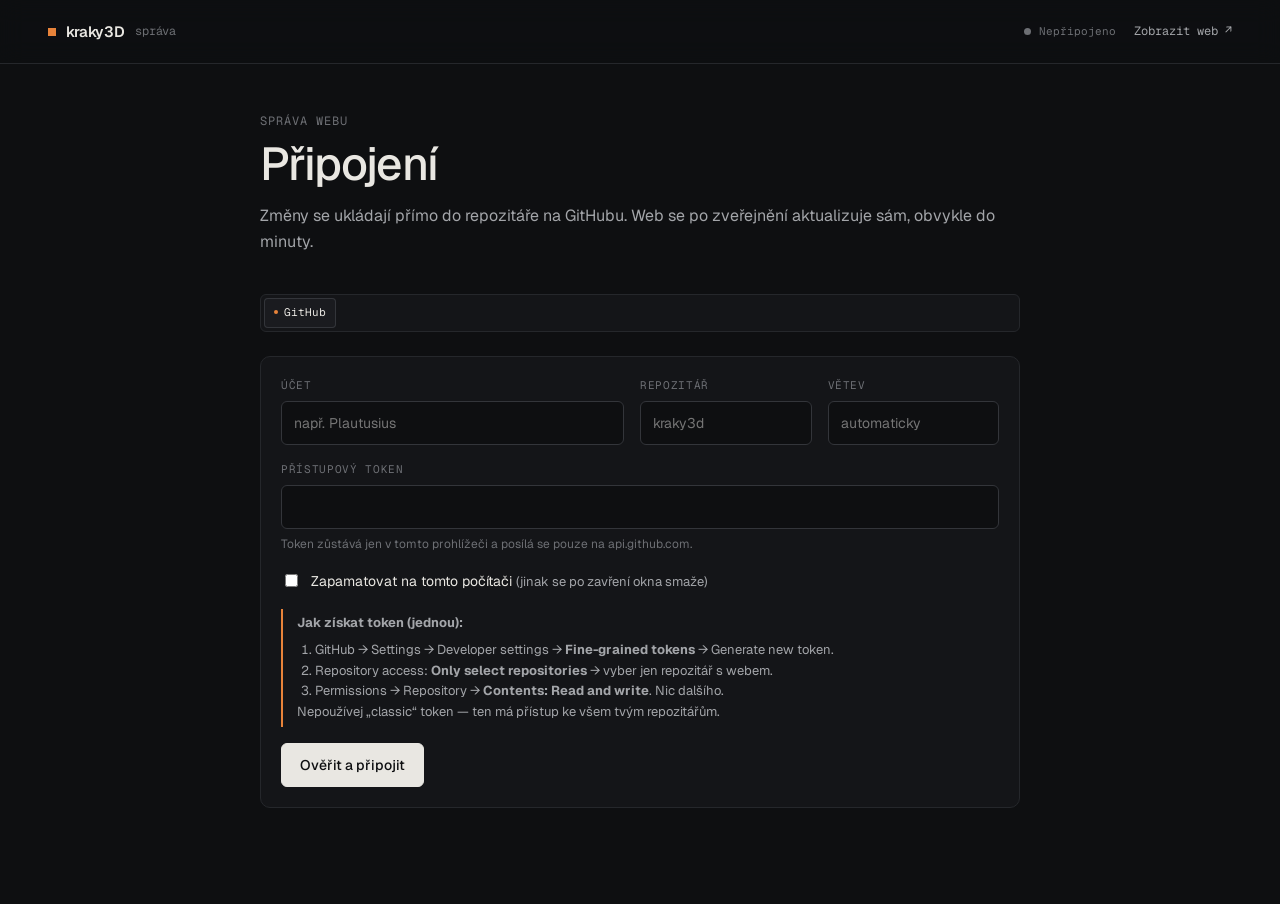
==== commit 98cccf22: "Admin: větev repozitáře se zjistí sama (tady master, jinde main) Co-Authored-By: Claude Opus 5.5 <no" ====
--- a/admin/index.html
+++ b/admin/index.html
@@ -171,7 +171,7 @@
         <div class="grid-3">
           <div class="field"><label for="gh-owner">Účet</label><input type="text" id="gh-owner" placeholder="např. Plautusius" required spellcheck="false"></div>
           <div class="field"><label for="gh-repo">Repozitář</label><input type="text" id="gh-repo" placeholder="kraky3d" required spellcheck="false"></div>
-          <div class="field"><label for="gh-branch">Větev</label><input type="text" id="gh-branch" value="main" required spellcheck="false"></div>
+          <div class="field"><label for="gh-branch">Větev</label><input type="text" id="gh-branch" placeholder="automaticky" spellcheck="false"></div>
         </div>
         <div class="field">
           <label for="gh-token">Přístupový token</label>
